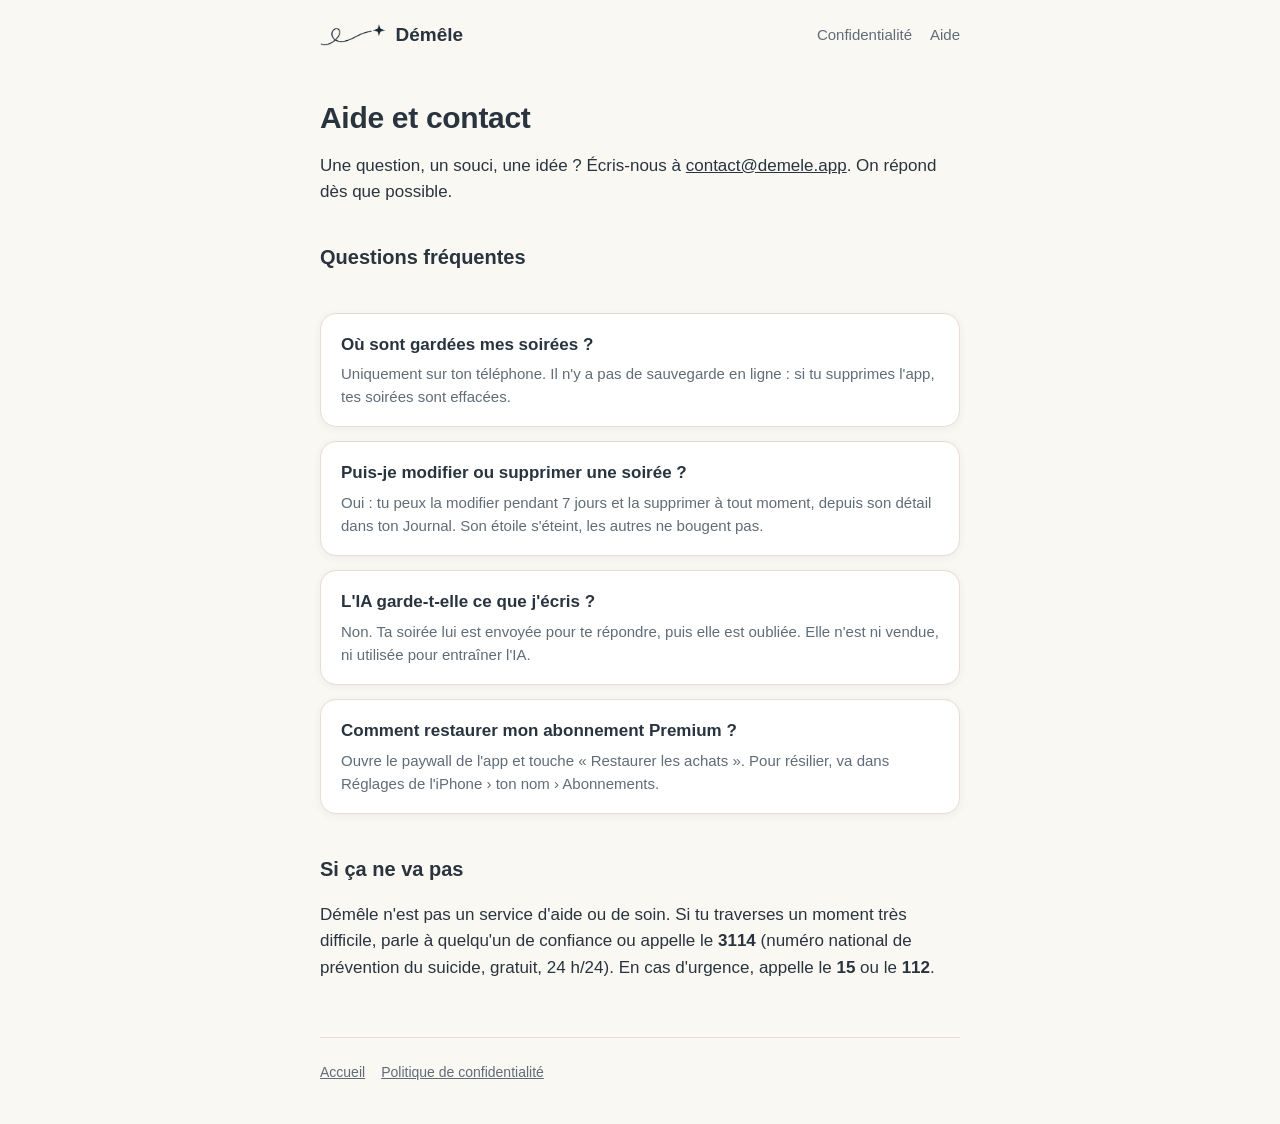
==== aide/index.html @ f87435c5 "Site de Démêle : accueil, politique de confidentialité et aide, relié à demele.app Co-Authored-By: C" ====
<!doctype html>
<html lang="fr">
<head>
  <meta charset="utf-8">
  <meta name="viewport" content="width=device-width, initial-scale=1">
  <title>Aide · Démêle</title>
  <link rel="icon" href="../images/icon.png">
  <link rel="stylesheet" href="../style.css">
</head>
<body>
  <div class="page">
    <header class="haut">
      <a class="marque" href="../"><img src="../images/logo-symbol.png" alt="">Démêle</a>
      <nav><a href="../confidentialite/">Confidentialité</a><a href="../aide/">Aide</a></nav>
    </header>

    <h1>Aide et contact</h1>
    <p>Une question, un souci, une idée ? Écris-nous à <a href="mailto:contact@demele.app">contact@demele.app</a>. On répond dès que possible.</p>

    <h2>Questions fréquentes</h2>

    <div class="cartes">
      <div class="carte">
        <h3>Où sont gardées mes soirées ?</h3>
        <p>Uniquement sur ton téléphone. Il n'y a pas de sauvegarde en ligne : si tu supprimes l'app, tes soirées sont effacées.</p>
      </div>
      <div class="carte">
        <h3>Puis-je modifier ou supprimer une soirée ?</h3>
        <p>Oui : tu peux la modifier pendant 7 jours et la supprimer à tout moment, depuis son détail dans ton Journal. Son étoile s'éteint, les autres ne bougent pas.</p>
      </div>
      <div class="carte">
        <h3>L'IA garde-t-elle ce que j'écris ?</h3>
        <p>Non. Ta soirée lui est envoyée pour te répondre, puis elle est oubliée. Elle n'est ni vendue, ni utilisée pour entraîner l'IA.</p>
      </div>
      <div class="carte">
        <h3>Comment restaurer mon abonnement Premium ?</h3>
        <p>Ouvre le paywall de l'app et touche « Restaurer les achats ». Pour résilier, va dans Réglages de l'iPhone › ton nom › Abonnements.</p>
      </div>
    </div>

    <h2>Si ça ne va pas</h2>
    <p>Démêle n'est pas un service d'aide ou de soin. Si tu traverses un moment très difficile, parle à quelqu'un de confiance ou appelle le <strong>3114</strong> (numéro national de prévention du suicide, gratuit, 24 h/24). En cas d'urgence, appelle le <strong>15</strong> ou le <strong>112</strong>.</p>

    <footer class="bas">
      <a href="../">Accueil</a><a href="../confidentialite/">Politique de confidentialité</a>
    </footer>
  </div>
</body>
</html>
---- style.css ----
/* Couleurs du design system Démêle (fond ivoire, encre, ardoise). */
:root {
  --ivoire: #FAF8F3;
  --sable: #E9DDC9;
  --encre: #29343F;
  --ardoise: #606C78;
  --ligne: #E4DED3;
  --corail: #E8907E;
  --nuit: #1F2A35;
  --ciel: #92A1B5;
}

* { box-sizing: border-box; }

body {
  margin: 0;
  background: var(--ivoire);
  color: var(--encre);
  font-family: -apple-system, BlinkMacSystemFont, "SF Pro Text", "Segoe UI", Roboto, sans-serif;
  font-size: 17px;
  line-height: 1.55;
}

a { color: var(--encre); }

.page { max-width: 680px; margin: 0 auto; padding: 0 20px; }

header.haut {
  display: flex; align-items: center; justify-content: space-between;
  padding: 20px 0;
}
header.haut .marque { display: flex; align-items: center; gap: 10px; text-decoration: none; font-weight: 600; font-size: 19px; }
header.haut .marque img { height: 22px; }
header.haut nav a { margin-left: 18px; color: var(--ardoise); text-decoration: none; font-size: 15px; }
header.haut nav a:hover { color: var(--encre); }

/* Accueil : un ciel du soir avec quelques étoiles. */
.ciel {
  background: linear-gradient(180deg, var(--nuit) 0%, var(--ciel) 100%);
  color: var(--ivoire);
  text-align: center;
  padding: 72px 20px 80px;
  position: relative;
  overflow: hidden;
}
.ciel .etoile { position: absolute; width: 3px; height: 3px; border-radius: 50%; background: #FFF1E0; opacity: .8; }
.ciel img.icone { width: 96px; height: 96px; border-radius: 22px; box-shadow: 0 6px 24px rgba(0,0,0,.25); }
.ciel h1 { font-size: 38px; line-height: 1.15; margin: 24px 0 12px; letter-spacing: -0.3px; }
.ciel p { font-size: 19px; max-width: 520px; margin: 0 auto; opacity: .92; }

h1 { font-size: 30px; line-height: 1.15; letter-spacing: -0.3px; margin: 32px 0 8px; }
h2 { font-size: 20px; margin: 36px 0 8px; }
.discret { color: var(--ardoise); font-size: 15px; }

.cartes { display: grid; gap: 14px; margin: 40px 0; }
.carte {
  background: #fff; border: 1px solid var(--ligne); border-radius: 16px;
  padding: 18px 20px; box-shadow: 0 2px 8px rgba(41,52,63,.06);
}
.carte h3 { margin: 0 0 4px; font-size: 17px; }
.carte p { margin: 0; color: var(--ardoise); font-size: 15px; }

footer.bas {
  border-top: 1px solid var(--ligne); margin-top: 56px; padding: 24px 0 40px;
  color: var(--ardoise); font-size: 14px;
}
footer.bas a { color: var(--ardoise); margin-right: 16px; }

@media (max-width: 480px) {
  header.haut nav a { margin-left: 12px; font-size: 14px; }
  .ciel h1 { font-size: 30px; }
}

h3 { font-size: 17px; margin: 24px 0 6px; }
ul { padding-left: 22px; }
li { margin: 4px 0; }
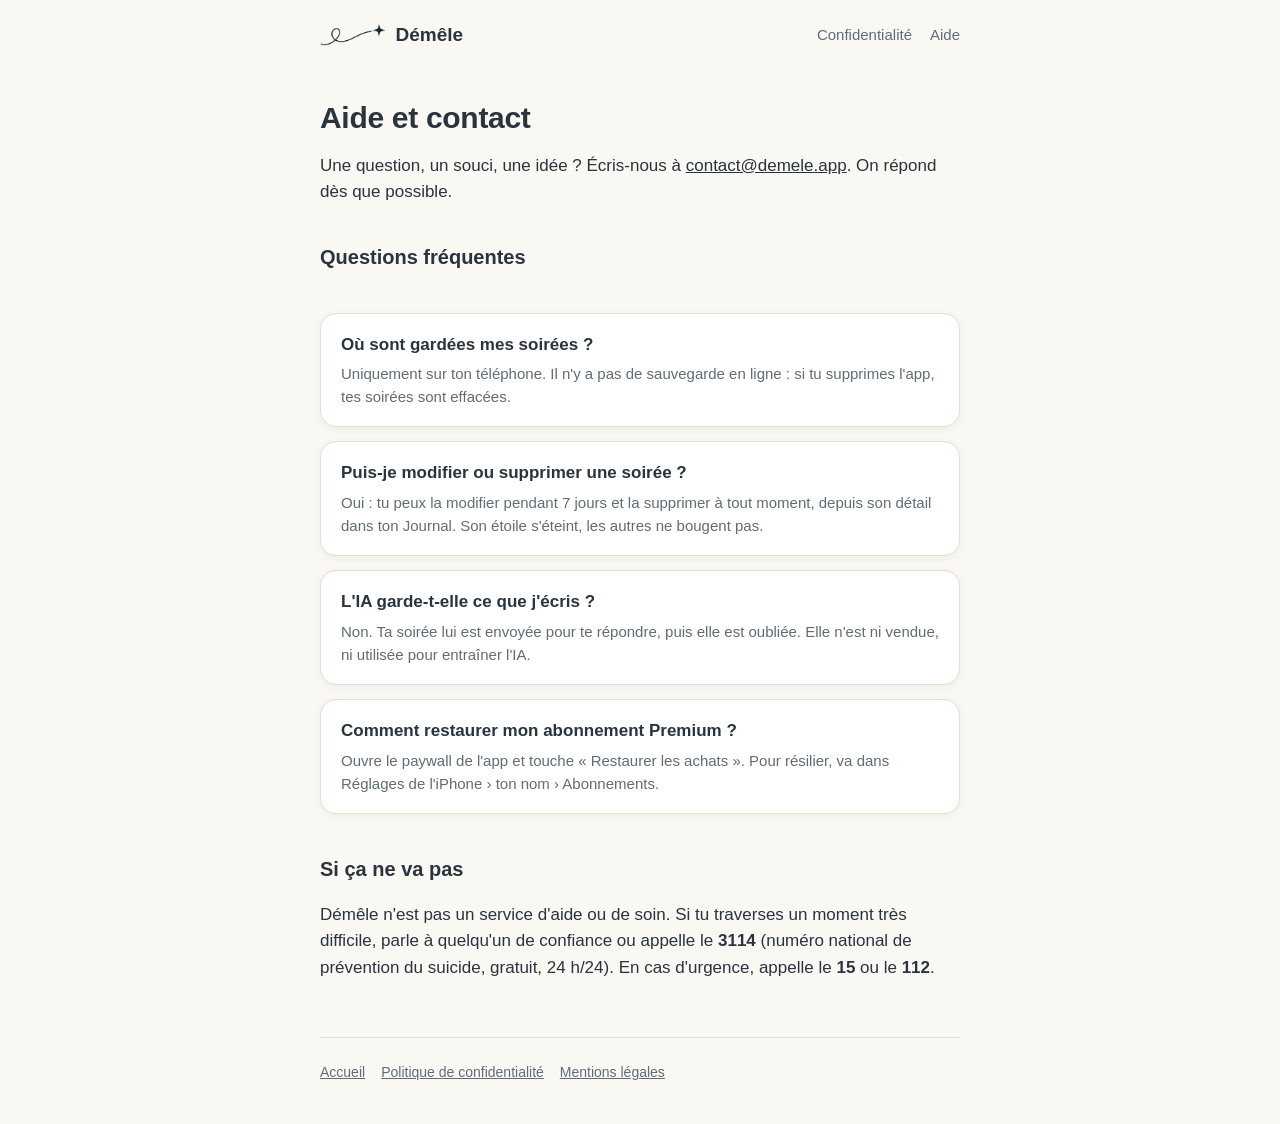
==== commit 40a8c0c6: "Ajoute la page Mentions légales (éditeur, adresse, téléphone, hébergeur), ses liens en pied de page," ====
--- a/aide/index.html
+++ b/aide/index.html
@@ -42,7 +42,7 @@
     <p>Démêle n'est pas un service d'aide ou de soin. Si tu traverses un moment très difficile, parle à quelqu'un de confiance ou appelle le <strong>3114</strong> (numéro national de prévention du suicide, gratuit, 24 h/24). En cas d'urgence, appelle le <strong>15</strong> ou le <strong>112</strong>.</p>
 
     <footer class="bas">
-      <a href="../">Accueil</a><a href="../confidentialite/">Politique de confidentialité</a>
+      <a href="../">Accueil</a><a href="../confidentialite/">Politique de confidentialité</a><a href="../mentions-legales/">Mentions légales</a>
     </footer>
   </div>
 </body>
